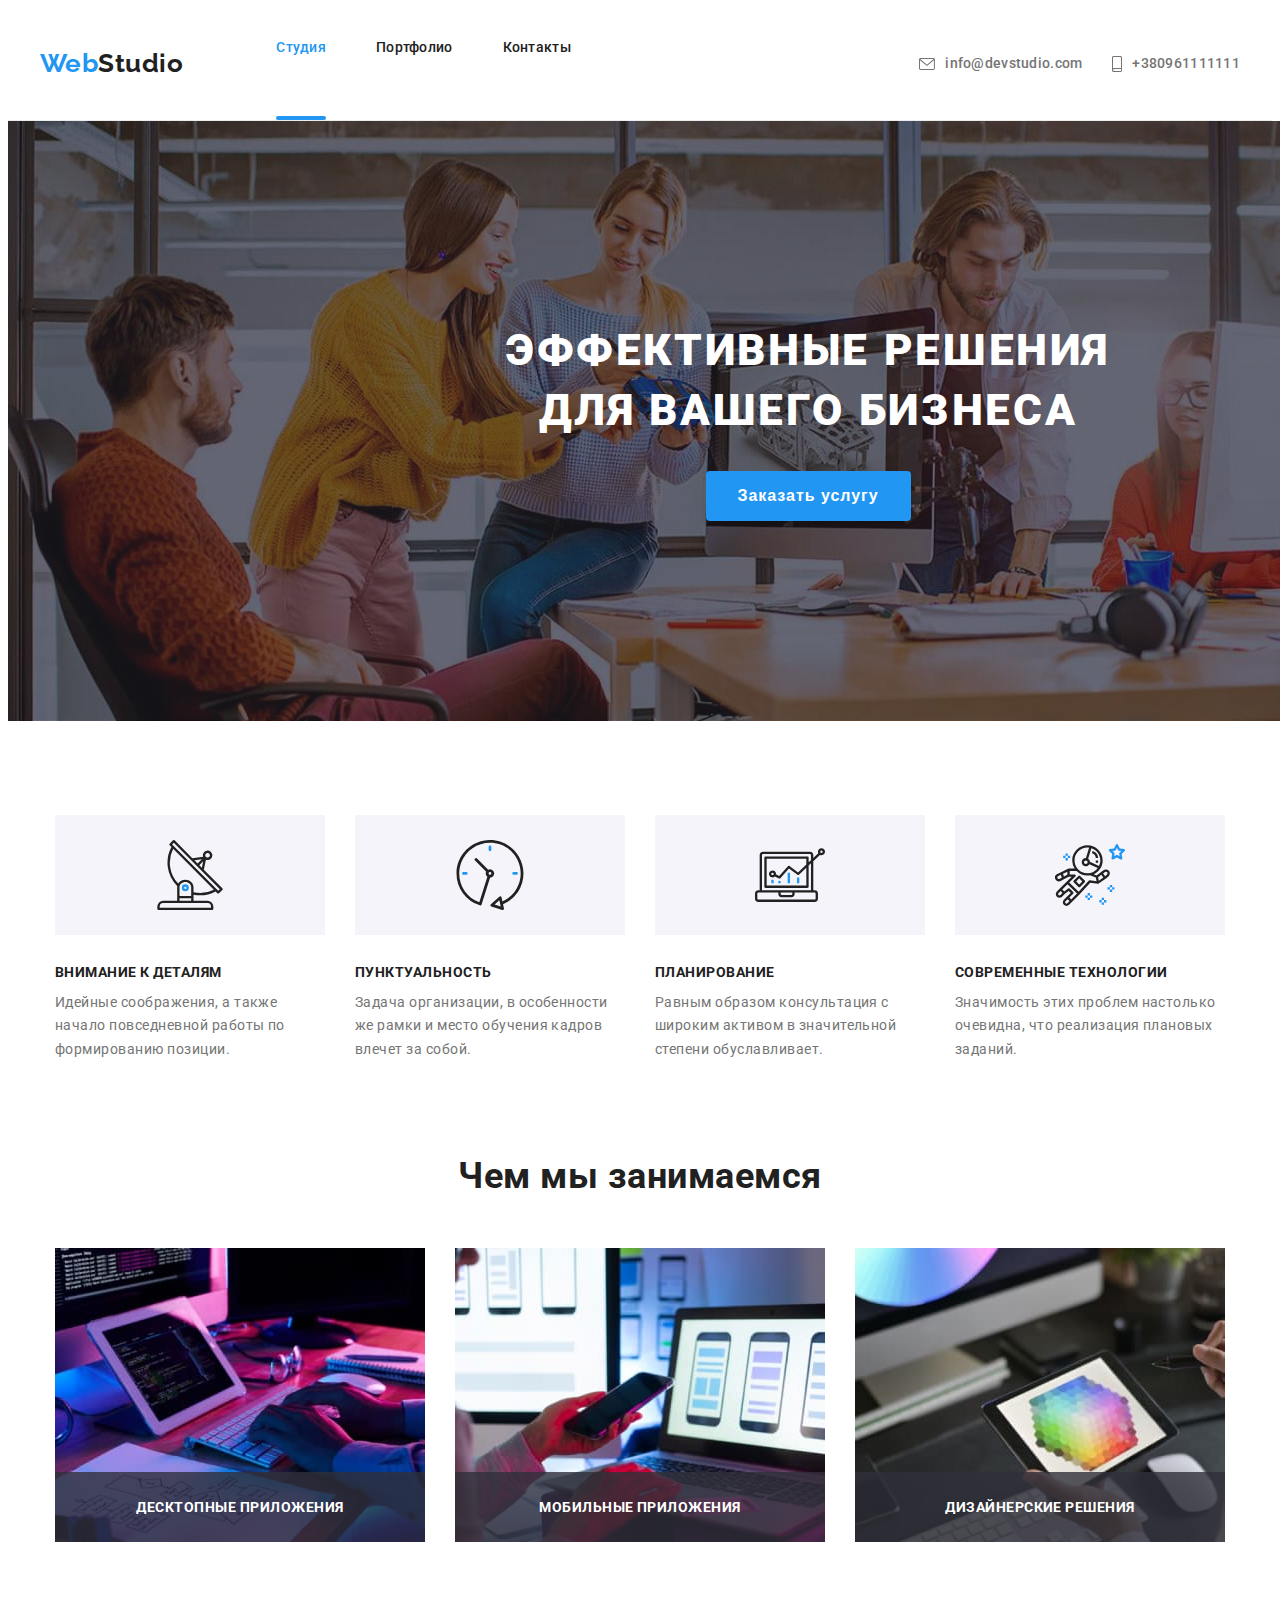
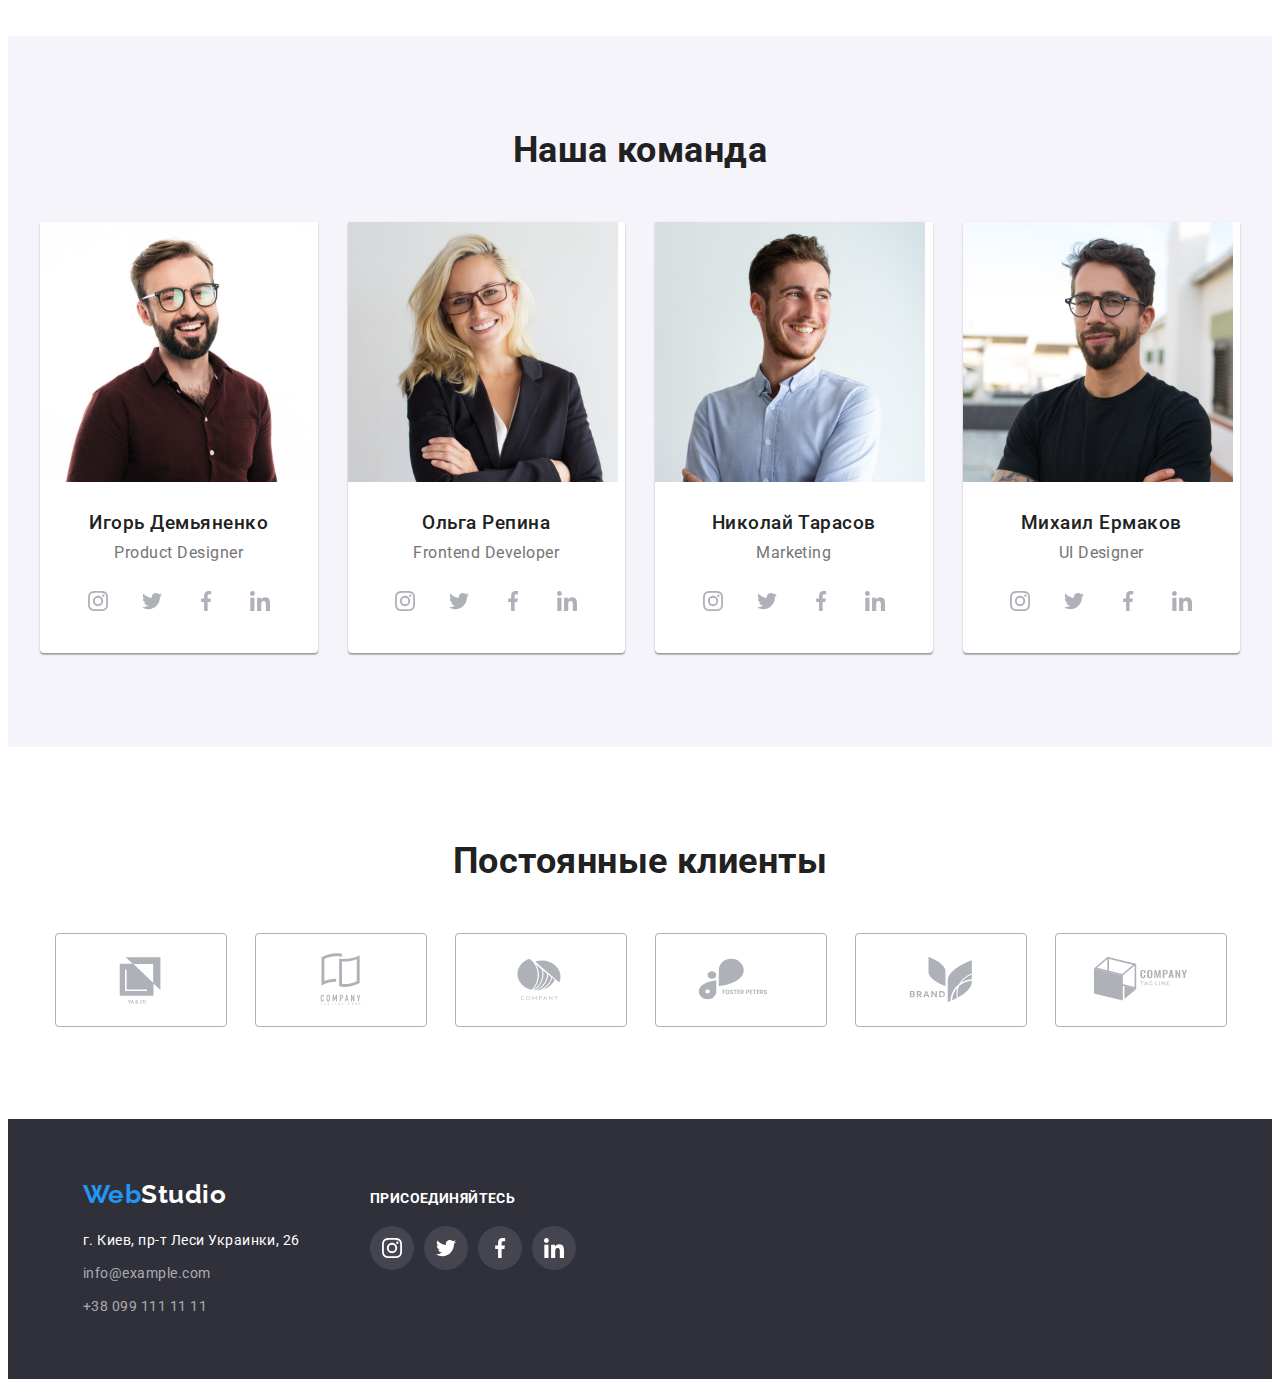
==== index.html @ 11470dd5 "клонировал" ====
<!DOCTYPE html>
<html lang="ru">
  <head>
    <link
      rel="stylesheet"
      href="https://cdnjs.cloudflare.com/ajax/libs/modern-normalize/1.1.0/modern-normalize.min.css"
      integrity="sha512-wpPYUAdjBVSE4KJnH1VR1HeZfpl1ub8YT/NKx4PuQ5NmX2tKuGu6U/JRp5y+Y8XG2tV+wKQpNHVUX03MfMFn9Q=="
      crossorigin="anonymous"
      referrerpolicy="no-referrer"
    />
    <meta charset="UTF-8" />
    <meta http-equiv="X-UA-Compatible" content="IE=edge" />
    <meta name="viewport" content="width=device-width, initial-scale=1.0" />
    <link rel="stylesheet" href="./css/styles.css" />
    <link rel="preconnect" href="https://fonts.googleapis.com" />
    <link rel="preconnect" href="https://fonts.gstatic.com" crossorigin />
    <link
      href="https://fonts.googleapis.com/css2?family=Raleway:wght@700&family=Roboto:wght@400;500;700;900&display=swap"
      rel="stylesheet"
    />
    <title>WebStudio</title>
  </head>
  <body>
    <header>
      <div class="container header-container">
        <a href="./index.html" class="logo-header"
          ><span class="logo-web">Web</span>Studio</a
        >
        <nav class="header-nav">
          <ul class="nav-list">
            <li class="nav-item">
              <a href="index.html" class="nav-link current animation-link"> Студия</a>
            </li>
            <li class="nav-item">
              <a href="./portfolio.html" class="nav-link animation-link"> Портфолио</a>
            </li>
            <li class="nav-item">
              <a href="#" class="nav-link animation-link">Контакты</a>
            </li>
          </ul>
        </nav>
        <ul class="contacts-list">
          <li class="contacts-item">
            <a href="mailto:info@devstudio.com" class="contacts-link animation-link"
              ><svg class="contact-icon" width="16px" height="12px">
                <use href="./images/symbol-defs.svg#icon-envelope"></use></svg
              >info@devstudio.com</a
            >
          </li>
          <li class="contacts-item">
            <a href="tel:+380961111111" class="contacts-link animation-link"
              ><svg class="contact-icon" width="10px" height="16px">
                <use href="./images/symbol-defs.svg#icon-smartphone"></use>
              </svg>
              +380961111111</a
            >
          </li>
        </ul>
      </div>
    </header>
    <main>
      <section class="banner">
        <div class="container container-banner">
          <h1 class="title-banner">
            Эффективные решения <br />
            для вашего бизнеса
          </h1>
          <button type="button" class="banner-button" data-modal-open>Заказать услугу</button>
        </div>
      </section>
      <section class="section">
        <div class="container">
          <h2 class="visually-hidden">Особенности</h2>
          <ul class="fiatures-icon-list">
            <li class="fiatures-icon-item">
              <div class="fiatures-icon">
                <svg class="icon-fiatures" width="70px" height="70px">
                  <use href="./images/symbol-defs.svg#icon-antenna"></use>
                </svg>
              </div>
              <h3 class="features-title">Внимание к деталям</h3>
              <p class="features-text">
                Идейные соображения, а также начало повседневной работы по
                формированию позиции.
              </p>
            </li>
            <li class="fiatures-icon-item">
              <div class="fiatures-icon">
              <svg class="icon-fiatures" width="70px" height="70px">
                <use href="./images/symbol-defs.svg#icon-clock"></use>
              </svg>
            </div>
            <h3 class="features-title">Пунктуальность</h3>
              <p class="features-text">
                Задача организации, в особенности же рамки и место обучения
                кадров влечет за собой.
              </p>
            </li>
            <li class="fiatures-icon-item">
              <div class="fiatures-icon">
              <svg class="icon-fiatures" width="70px" height="70px">
                <use href="./images/symbol-defs.svg#icon-diagram"></use>
              </svg>
            </div>
            <h3 class="features-title">Планирование</h3>
            <p class="features-text">
              Равным образом консультация с широким активом в значительной
              степени обуславливает.
            </p>
            </li>
            <li class="fiatures-icon-item">
              <div class="fiatures-icon">
              <svg class="icon-fiatures" width="70px" height="70px">
                <use href="./images/symbol-defs.svg#icon-astronaut"></use>
              </svg>
            </div>
            <h3 class="features-title">Современные технологии</h3>
            <p class="features-text">
              Значимость этих проблем настолько очевидна, что реализация
              плановых заданий.
            </p>
            </li>
          </ul>
        </div>
      </section>
      <section class="features-image">
        <div class="container">
          <h2 class="title-h2">Чем мы занимаемся</h2>
          <ul class="features-image-list">
            <li class="features-image-item">
              <img src="images/img.jpg" width="370" alt="Рабочее место" />
              <h3 class="features-image-item-text">Десктопные приложения</h3>
            </li>
            <li class="features-image-item">
              <img src="images/img(1).jpg" width="370" alt="Рабочее место" />
              <h3 class="features-image-item-text">Мобильные приложения</h3>
            </li>
            <li class="features-image-item">
              <img src="images/img(2).jpg" width="370" alt="Рабочее место" />
              <h3 class="features-image-item-text">Дизайнерские решения</h3>
            </li>
          </ul>
        </div>
      </section>
      <section class="section our-team">
        <div class="container">
          <h2 class="title-h2">Наша команда</h2>
          <ul class="our-team-list">
            <li class="our-team-cards">
              <img
                src="images/img(3).jpg"
                width="270"
                alt="Фото Игоря Демьяненко"
              />
              <div class="our-team-description">
                <h3 class="our-team-title">Игорь Демьяненко</h3>
                <p lang="en" class="our-team-text">Product Designer</p>
                <ul class="our-team-icon-list">
                  <li class="our-team-icon-item">
                    <a href="#" class="our-team-icon-link"
                      ><svg
                        class="our-team-icon-link-svg"
                        width="20px"
                        height="20px"
                      >
                        <use
                          href="./images/symbol-defs.svg#icon-instagram"
                        ></use></svg
                    ></a>
                  </li>
                  <li class="our-team-icon-item">
                    <a href="#" class="our-team-icon-link"
                      ><svg
                        class="our-team-icon-link-svg"
                        width="20px"
                        height="20px"
                      >
                        <use
                          href="./images/symbol-defs.svg#icon-twitter"
                        ></use></svg
                    ></a>
                  </li>
                  <li class="our-team-icon-item">
                    <a href="#" class="our-team-icon-link"
                      ><svg
                        class="our-team-icon-link-svg"
                        width="20px"
                        height="20px"
                      >
                        <use
                          href="./images/symbol-defs.svg#icon-facebook"
                        ></use></svg
                    ></a>
                  </li>
                  <li class="our-team-icon-item">
                    <a href="#" class="our-team-icon-link"
                      ><svg
                        class="our-team-icon-link-svg"
                        width="20px"
                        height="20px"
                      >
                        <use
                          href="./images/symbol-defs.svg#icon-linkedin"
                        ></use></svg
                    ></a>
                  </li>
                </ul>
              </div>
            </li>
            <li class="our-team-cards">
              <img
                src="images/img(4).jpg"
                width="270"
                alt="Фото Ольги Репиной"
              />
              <div class="our-team-description">
                <h3 class="our-team-title">Ольга Репина</h3>
                <p lang="en" class="our-team-text">Frontend Developer</p>
                <ul class="our-team-icon-list">
                  <li class="our-team-icon-item">
                    <a href="#" class="our-team-icon-link"
                      ><svg
                        class="our-team-icon-link-svg"
                        width="20px"
                        height="20px"
                      >
                        <use
                          href="./images/symbol-defs.svg#icon-instagram"
                        ></use></svg
                    ></a>
                  </li>
                  <li class="our-team-icon-item">
                    <a href="#" class="our-team-icon-link"
                      ><svg
                        class="our-team-icon-link-svg"
                        width="20px"
                        height="20px"
                      >
                        <use
                          href="./images/symbol-defs.svg#icon-twitter"
                        ></use></svg
                    ></a>
                  </li>
                  <li class="our-team-icon-item">
                    <a href="#" class="our-team-icon-link"
                      ><svg
                        class="our-team-icon-link-svg"
                        width="20px"
                        height="20px"
                      >
                        <use
                          href="./images/symbol-defs.svg#icon-facebook"
                        ></use></svg
                    ></a>
                  </li>
                  <li class="our-team-icon-item">
                    <a href="#" class="our-team-icon-link"
                      ><svg
                        class="our-team-icon-link-svg"
                        width="20px"
                        height="20px"
                      >
                        <use
                          href="./images/symbol-defs.svg#icon-linkedin"
                        ></use></svg
                    ></a>
                  </li>
                </ul>
              </div>
            </li>
            <li class="our-team-cards">
              <img
                src="images/img(5).jpg"
                width="270"
                alt="Фото Николая Тарасова"
              />
              <div class="our-team-description">
                <h3 class="our-team-title">Николай Тарасов</h3>
                <p lang="en" class="our-team-text">Marketing</p>
                <ul class="our-team-icon-list">
                  <li class="our-team-icon-item">
                    <a href="#" class="our-team-icon-link"
                      ><svg
                        class="our-team-icon-link-svg"
                        width="20px"
                        height="20px"
                      >
                        <use
                          href="./images/symbol-defs.svg#icon-instagram"
                        ></use></svg
                    ></a>
                  </li>
                  <li class="our-team-icon-item">
                    <a href="#" class="our-team-icon-link"
                      ><svg
                        class="our-team-icon-link-svg"
                        width="20px"
                        height="20px"
                      >
                        <use
                          href="./images/symbol-defs.svg#icon-twitter"
                        ></use></svg
                    ></a>
                  </li>
                  <li class="our-team-icon-item">
                    <a href="#" class="our-team-icon-link"
                      ><svg
                        class="our-team-icon-link-svg"
                        width="20px"
                        height="20px"
                      >
                        <use
                          href="./images/symbol-defs.svg#icon-facebook"
                        ></use></svg
                    ></a>
                  </li>
                  <li class="our-team-icon-item">
                    <a href="#" class="our-team-icon-link"
                      ><svg
                        class="our-team-icon-link-svg"
                        width="20px"
                        height="20px"
                      >
                        <use
                          href="./images/symbol-defs.svg#icon-linkedin"
                        ></use></svg
                    ></a>
                  </li>
                </ul>
              </div>
            </li>
            <li class="our-team-cards">
              <img
                src="images/img(6).jpg"
                width="270"
                alt="Фото Михаила Ермакова"
              />
              <div class="our-team-description">
                <h3 class="our-team-title">Михаил Ермаков</h3>
                <p lang="en" class="our-team-text">UI Designer</p>
                <ul class="our-team-icon-list">
                  <li class="our-team-icon-item">
                    <a href="#" class="our-team-icon-link"
                      ><svg
                        class="our-team-icon-link-svg"
                        width="20px"
                        height="20px"
                      >
                        <use
                          href="./images/symbol-defs.svg#icon-instagram"
                        ></use></svg
                    ></a>
                  </li>
                  <li class="our-team-icon-item">
                    <a href="#" class="our-team-icon-link"
                      ><svg
                        class="our-team-icon-link-svg"
                        width="20px"
                        height="20px"
                      >
                        <use
                          href="./images/symbol-defs.svg#icon-twitter"
                        ></use></svg
                    ></a>
                  </li>
                  <li class="our-team-icon-item">
                    <a href="#" class="our-team-icon-link"
                      ><svg
                        class="our-team-icon-link-svg"
                        width="20px"
                        height="20px"
                      >
                        <use
                          href="./images/symbol-defs.svg#icon-facebook"
                        ></use></svg
                    ></a>
                  </li>
                  <li class="our-team-icon-item">
                    <a href="#" class="our-team-icon-link"
                      ><svg
                        class="our-team-icon-link-svg"
                        width="20px"
                        height="20px"
                      >
                        <use
                          href="./images/symbol-defs.svg#icon-linkedin"
                        ></use></svg
                    ></a>
                  </li>
                </ul>
              </div>
            </li>
          </ul>
        </div>
      </section>
      <section class="section">
        <div class="container">
          <h2 class="title-h2">Постоянные клиенты</h2>
          <ul class="client-list">
            <li class="client-item">
              <a href="#" class="client-item-link animation-link"
                ><svg class="client-icon" width="106px" height="60px">
                  <use href="./images/symbol-defs.svg#icon-logo"></use></svg
              ></a>
            </li>
            <li class="client-item">
              <a href="#" class="client-item-link animation-link"
                ><svg class="client-icon" width="106px" height="60px">
                  <use href="./images/symbol-defs.svg#icon-logo-1"></use></svg
              ></a>
            </li>
            <li class="client-item">
              <a href="#" class="client-item-link animation-link"
                ><svg class="client-icon" width="106px" height="60px">
                  <use href="./images/symbol-defs.svg#icon-logo-2"></use></svg
              ></a>
            </li>
            <li class="client-item">
              <a href="#" class="client-item-link animation-link"
                ><svg class="client-icon" width="106px" height="60px">
                  <use href="./images/symbol-defs.svg#icon-logo-5"></use></svg
              ></a>
            </li>
            <li class="client-item">
              <a href="#" class="client-item-link animation-link"
                ><svg class="client-icon" width="106px" height="60px">
                  <use href="./images/symbol-defs.svg#icon-logo-6"></use></svg
              ></a>
            </li>
            <li class="client-item">
              <a href="#" class="client-item-link animation-link"
                ><svg class="client-icon" width="106px" height="60px">
                  <use href="./images/symbol-defs.svg#icon-logo-7"></use></svg
              ></a>
            </li>
          </ul>
        </div>
      </section>
    </main>
    <footer class="footer">
      <div class="container footer-container">
        <div class="footer-container-adress">
          <a href="./index.html" class="logo-footer"
            ><span class="logo-web">Web</span>Studio</a
          >
          <address class="address-footer">
            <p class="addres-footer-text">г. Киев, пр-т Леси Украинки, 26</p>
            <ul>
              <li class="footer-contacts-item">
                <a href="mailto:info@example.com" class="footer-contacts-link animation-link"
                  >info@example.com</a
                >
              </li>
              <li>
                <a href="tel:+380991111111" class="footer-contacts-link animation-link"
                  >+38 099 111 11 11</a
                >
              </li>
            </ul>
          </address>
        </div>
        <div>
          <p class="footer-cocial-text">Присоединяйтесь</p>
          <ul class="footer-cocial-icon-list">
            <li class="footer-cocial-icon-item">
              <a href="#" class="footer-cocial-icon-link"
                ><svg
                  class="footer-cocial-icon-link-svg"
                  width="20px"
                  height="20px"
                >
                  <use
                    href="./images/symbol-defs.svg#icon-instagram"
                  ></use></svg
              ></a>
            </li>
            <li class="footer-cocial-icon-item">
              <a href="#" class="footer-cocial-icon-link"
                ><svg
                  class="footer-cocial-icon-link-svg"
                  width="20px"
                  height="20px"
                >
                  <use href="./images/symbol-defs.svg#icon-twitter"></use></svg
              ></a>
            </li>
            <li class="footer-cocial-icon-item">
              <a href="#" class="footer-cocial-icon-link"
                ><svg
                  class="footer-cocial-icon-link-svg"
                  width="20px"
                  height="20px"
                >
                  <use href="./images/symbol-defs.svg#icon-facebook"></use></svg
              ></a>
            </li>
            <li class="footer-cocial-icon-item">
              <a href="#" class="footer-cocial-icon-link"
                ><svg
                  class="footer-cocial-icon-link-svg"
                  width="20px"
                  height="20px"
                >
                  <use href="./images/symbol-defs.svg#icon-linkedin"></use></svg
              ></a>
            </li>
          </ul>
        </div>
      </div>
    </footer>
    <div class="backdrop is-hidden" data-modal>
      <div class="modal">
        <button type="button" class="btn-icon-close" data-modal-close>
        <svg width="18px" height="18px">
          <use href="./images/symbol-defs.svg#icon-close-black-18dp-2-1"></use>
        </svg>
      </button>
      </div>
    </div>
    <script src="./js/modal.js"></script>
  </body>
</html>
---- css/styles.css ----
:root {
  --black-text-color: #212121;
  --gray-text-color: #757575;
  --blue-color: #2196f3;
  --gray-background-color: #f5f4fa;
  --footer-and-banner-background-color: #2f303a;
  --white-color: #ffffff;
  --social-icon-color: #afb1b8;
  --social-footer-backgraund-color: rgba(255, 255, 255, 0.1);
  --portfolio-border-color: #eeeeee;
  --features-image-item-text-background: rgba(47, 48, 58, 0.8);
  --blue-transparent-color: rgba(33, 150, 243, 0.9);
  --backdrop-background-color: rgba(0, 0, 0, 0.2);
  --close-icon-border-color: rgba(0, 0, 0, 0.1);
}
body {
  font-family: "Roboto", sans-serif;
  color: var(--black-text-color);
  letter-spacing: 0.03em;
  background-color: var(--white-color);
}
ul {
  padding: 0;
  margin: 0;
  list-style-type: none;
}
h1,
h2,
h3,
h2,
h4,
p {
  margin: 0;
}
img {
  display: block;
  max-width: 100%;
  height: auto;
}
.section {
  padding: 94px 0;
}
.container {
  width: 1200px;
  padding: 0 15px;
  margin: 0 auto;
}
.title-h2 {
  font-weight: bold;
  font-size: 36px;
  line-height: 1.16;
  text-align: center;
  margin-bottom: 50px;
}
.animation-link {
  transition: color 250ms cubic-bezier(0.4, 0, 0.2, 1);
}
.animation-link:hover,
.animation-link:focus {
  color: var(--blue-color);
}
/* -------------------header------------------ */
header {
  display: flex;
  justify-content: center;
  border-bottom: 1px solid #ececec;
}
.header-container {
  display: flex;
  align-items: center;
}
.logo-header {
  font-family: "Raleway", sans-serif;
  text-decoration: none;
  font-weight: bold;
  font-size: 26px;
  line-height: 1.19;
  color: var(--black-text-color);
  margin-right: 93px;
  padding: 24px 0 25px 0;
  display: block;
}
.logo-web {
  color: var(--blue-color);
}
.nav-list {
  display: flex;
}
.header-nav {
  margin-right: auto;
  display: block;
}
.nav-link {
  color: var(--black-text-color);
  text-decoration: none;
  font-weight: 500;
  font-size: 14px;
  line-height: 1.14;
  letter-spacing: 0.02em;
  height: 80px;
  display: flex;
  padding-top: 32px;
  flex-direction: column;
}
.nav-link.current::after {
  content: "";
  display: block;
  margin-top: auto;
  width: 100%;
  height: 4px;
  border-radius: 2px;
  background-color: var(--blue-color);
}
.nav-item:not(:last-child) {
  margin-right: 50px;
}
.nav-link.current {
  color: var(--blue-color);
}
.contacts-list {
  display: flex;
}
.contacts-link {
  color: var(--gray-text-color);
  text-decoration: none;
  font-weight: 500;
  font-size: 14px;
  line-height: 1.14;
  letter-spacing: 0.02em;
  display: flex;
  align-items: center;
  padding: 32px 0;
}
.contacts-item:first-child {
  margin-right: 30px;
}
.contact-icon {
  margin-right: 10px;
  fill: currentColor;
}
/* --------------main------------- */

.banner {
  background-color: var(--footer-and-banner-background-color);
  padding: 200px 0 200px 0;
  text-align: center;
  background-image: linear-gradient(
      rgba(47, 48, 58, 0.4),
      rgba(47, 48, 58, 0.4)
    ),
    url(../images/banner.jpg);
  background-repeat: no-repeat;
  background-position: center;
  width: 1600px;
  margin: 0 auto;
}
.title-banner {
  color: var(--white-color);
  font-weight: 900;
  font-size: 44px;
  line-height: 1.36;
  letter-spacing: 0.06em;
  text-transform: uppercase;
  margin-bottom: 30px;
}
.banner-button {
  color: var(--white-color);
  background-color: var(--blue-color);
  font-weight: bold;
  line-height: 1.87;
  letter-spacing: 0.06em;
  cursor: pointer;
  border-radius: 4px;
  border: none;
  font-size: 16px;
  padding: 10px 32px;
  box-shadow: 0px 4px 4px rgba(0, 0, 0, 0.15);
}
.fiatures-icon-list {
  display: flex;
  justify-content: center;
}
.fiatures-icon-item {
  width: 270px;
}
.fiatures-icon {
  height: 120px;
  background-color: var(--gray-background-color);
  display: flex;
  align-items: center;
  justify-content: center;
  margin-bottom: 30px;
}
.fiatures-icon-item:not(:last-child) {
  margin-right: 30px;
}
.features-list {
  display: flex;
  justify-content: center;
}
.visually-hidden {
  position: absolute;
  white-space: nowrap;
  width: 1px;
  height: 1px;
  overflow: hidden;
  border: 0;
  padding: 0;
  clip: rect(0 0 0 0);
  clip-path: inset(50%);
  margin: -1px;
}
.features-item {
  width: 270px;
}
.features-item:not(:last-child) {
  margin-right: 30px;
}
.features-text {
  color: var(--gray-text-color);
  font-size: 14px;
  line-height: 1.71;
}
.features-title {
  font-weight: bold;
  font-size: 14px;
  line-height: 1.14;
  text-transform: uppercase;
  margin-bottom: 10px;
}
.features-image-list {
  display: flex;
  justify-content: center;
}
.features-image-item:not(:last-child) {
  margin-right: 30px;
}
.features-image-item {
  position: relative;
}
.features-image-item-text {
  position: absolute;
  bottom: 0;
  width: 100%;
  height: 70px;
  display: flex;
  align-items: center;
  justify-content: center;
  color: var(--white-color);
  background-color: var(--features-image-item-text-background);
  font-weight: bold;
  font-size: 14px;
  line-height: 1,14;
  text-transform: uppercase;
}
.features-image {
  padding-bottom: 94px;
}
.our-team {
  background-color: var(--gray-background-color);
}
.our-team-title {
  font-weight: 500;
  line-height: 1.18;
  text-align: center;
  margin-bottom: 10px;
}
.our-team-text {
  color: var(--gray-text-color);
  line-height: 1.18;
  text-align: center;
  margin-bottom: 16px;
}
.our-team-list {
  display: flex;
  flex-wrap: wrap;
  margin-left: -30px;
}
.our-team-cards {
  background-color: var(--white-color);
  flex-basis: calc((100% / 4) - 30px);
  margin-left: 30px;
  box-shadow: 0px 1px 3px rgba(0, 0, 0, 0.12), 0px 1px 1px rgba(0, 0, 0, 0.14),
    0px 2px 1px rgba(0, 0, 0, 0.2);
  border-radius: 0px 0px 4px 4px;
}
.our-team-description {
  padding: 30px 32px;
}
.our-team-icon-list {
  display: flex;
  justify-content: center;
}
.our-team-icon-item {
  width: 44px;
  height: 44px;
}
.our-team-icon-link {
  width: 100%;
  height: 100%;
  display: flex;
  align-items: center;
  justify-content: center;
  border-radius: 50%;
  transition: background-color 250ms cubic-bezier(0.4, 0, 0.2, 1),
    fill 250ms cubic-bezier(0.4, 0, 0.2, 1);
}
.our-team-icon-link:hover,
.our-team-icon-link:focus {
  background-color: var(--blue-color);
}
.our-team-icon-link-svg {
  fill: var(--social-icon-color);
}
.our-team-icon-link:hover .our-team-icon-link-svg,
.our-team-icon-link:focus .our-team-icon-link-svg {
  fill: var(--white-color);
}
.our-team-icon-item:not(:last-child) {
  margin-right: 10px;
}
.client-list {
  display: flex;
  justify-content: center;
}
.client-item {
  width: 170px;
  height: 92px;
}
.client-item-link {
  width: 100%;
  height: 100%;
  border: 1px solid;
  border-radius: 4px;
  display: flex;
  align-items: center;
  justify-content: center;
  color: var(--social-icon-color);
}
.client-item:not(:last-child) {
  margin-right: 30px;
}
.client-icon {
  fill: currentColor;
}

/* ---------------footer---------------- */
.footer {
  background-color: var(--footer-and-banner-background-color);
  padding: 60px 60px;
}
.footer-container {
  display: flex;
  align-items: baseline;
}
.footer-container-adress {
  margin-right: 70px;
}
.addres-footer-text {
  font-style: normal;
  color: var(--white-color);
  font-size: 14px;
  line-height: 1.71;
  margin-bottom: 9px;
}
.footer-contacts-link {
  text-decoration: none;
  font-style: normal;
  font-size: 14px;
  line-height: 1.71;
  color: rgba(255, 255, 255, 0.6);
}
.footer-contacts-item:first-child {
  margin-bottom: 9px;
}
.footer-contacts-link:focus,
.footer-contacts-link:hover {
  color: var(--blue-color);
}
.logo-footer {
  display: block;
  font-family: "Raleway", sans-serif;
  text-decoration: none;
  font-weight: bold;
  font-size: 26px;
  line-height: 1.19;
  color: var(--white-color);
  margin-bottom: 20px;
}
.footer-cocial-text {
  font-weight: bold;
  font-size: 14px;
  line-height: 1.14;
  text-transform: uppercase;
  color: var(--white-color);
  margin-bottom: 20px;
  letter-spacing: 0.03em;
}
.footer-cocial-icon-list {
  display: flex;
}
.footer-cocial-icon-item {
  width: 44px;
  height: 44px;
}
.footer-cocial-icon-item:not(:last-child) {
  margin-right: 10px;
}
.footer-cocial-icon-link {
  width: 100%;
  height: 100%;
  display: flex;
  align-items: center;
  justify-content: center;
  border-radius: 50%;
  background-color: var(--social-footer-backgraund-color);
  transition: background-color 250ms cubic-bezier(0.4, 0, 0.2, 1);
}
.footer-cocial-icon-link-svg {
  fill: var(--white-color);
}
.footer-cocial-icon-link:hover,
.footer-cocial-icon-link:focus {
  background-color: var(--blue-color);
}
/* -------------------modal------------------------- */
.backdrop {
  width: 100vw;
  height: 100vh;
  background-color: var(--backdrop-background-color);
  position: fixed;
  display: flex;
  align-items: center;
  justify-content: center;
  top: 0;
  transition: opacity 250ms cubic-bezier(0.4, 0, 0.2, 1),
    visibility 250ms cubic-bezier(0.4, 0, 0.2, 1);
}
.backdrop.is-hidden .modal {
  transform: translateX(100%);
  transition: transform 500ms cubic-bezier(0.4, 0, 0.2, 1);
}
.backdrop.is-hidden {
  visibility: hidden;
  opacity: 0;
  pointer-events: none;
}
.modal {
  width: 528px;
  min-height: 581px;
  box-shadow: 0px 1px 3px rgba(0, 0, 0, 0.12), 0px 1px 1px rgba(0, 0, 0, 0.14),
    0px 2px 1px rgba(0, 0, 0, 0.2);
  border-radius: 4px;
  background-color: var(--white-color);
  position: relative;
  transition: transform 500ms cubic-bezier(0.4, 0, 0.2, 1);
}
.btn-icon-close {
  width: 30px;
  height: 30px;
  border: 1px solid var(--close-icon-border-color);
  border-radius: 50%;
  background-color: transparent;
  display: flex;
  align-items: center;
  justify-content: center;
  position: absolute;
  top: 8px;
  right: 8px;
}
.btn-icon-close:hover {
  background-color: var(--blue-color);
  fill: var(--white-color);
}
/* -------------------portfolio------------------- */
.filter-list {
  display: flex;
  justify-content: center;
  margin-bottom: 50px;
}
.filter-item:not(:last-child) {
  margin-right: 8px;
}
.filter-button {
  background-color: var(--gray-background-color);
  font-weight: 500;
  line-height: 1.62;
  text-align: center;
  cursor: pointer;
  border-radius: 4px;
  border: none;
  padding: 6px 22px;
  transition: background-color 250ms cubic-bezier(0.4, 0, 0.2, 1),
    color 250ms cubic-bezier(0.4, 0, 0.2, 1),
    box-shadow 250ms cubic-bezier(0.4, 0, 0.2, 1);
}
.filter-button:hover,
.filter-button:focus {
  background-color: var(--blue-color);
  color: var(--white-color);
  box-shadow: 0px 3px 1px rgba(0, 0, 0, 0.1), 0px 1px 2px rgba(0, 0, 0, 0.08),
    0px 2px 2px rgba(0, 0, 0, 0.12);
}
.filter-button.current {
  background-color: var(--blue-color);
  color: var(--white-color);
  box-shadow: 0px 3px 1px rgba(0, 0, 0, 0.1), 0px 1px 2px rgba(0, 0, 0, 0.08),
    0px 2px 2px rgba(0, 0, 0, 0.12);
}
.portfolio-cards-list {
  display: flex;
  flex-wrap: wrap;
  margin-right: -30px;
  margin-bottom: -30px;
}
.portfolio-cards-link {
  color: var(--black-text-color);
  text-decoration: none;
  display: block;
}
.portfolio-cards-link-image {
  position: relative;
  overflow: hidden;
}

.portfolio-cards-link-image-text {
  position: absolute;
  padding: 63px 24px;
  bottom: 0;
  height: 100%;
  width: 100%;
  font-size: 18px;
  line-height: 1.55;
  color: var(--white-color);
  background-color: var(--blue-transparent-color);
  transition: transform 250ms cubic-bezier(0.4, 0, 0.2, 1);
  transform: translateY(100%);
}
.portfolio-cards-link:hover .portfolio-cards-link-image-text,
.portfolio-cards-link:focus .portfolio-cards-link-image-text {
  transform: translateY(0);
}
.portfolio-cards-item {
  flex-basis: calc((100% / 3) - 30px);
  margin-right: 30px;
  margin-bottom: 30px;
}
.portfolio-cards-link:hover,
.portfolio-cards-link:focus {
  box-shadow: 0px 1px 1px rgba(0, 0, 0, 0.12), 0px 4px 4px rgba(0, 0, 0, 0.06),
    1px 4px 6px rgba(0, 0, 0, 0.16);
}
.portfolio-cards-description {
  padding: 20px 24px;
  border-bottom: 1px solid var(--portfolio-border-color);
  border-left: 1px solid var(--portfolio-border-color);
  border-right: 1px solid var(--portfolio-border-color);
}
.portfolio-cards-title {
  font-weight: bold;
  font-size: 18px;
  line-height: 2;
  letter-spacing: 0.06em;
  margin-bottom: 4px;
}
.portfolio-cards-text {
  color: var(--gray-text-color);
  line-height: 1.87;
}
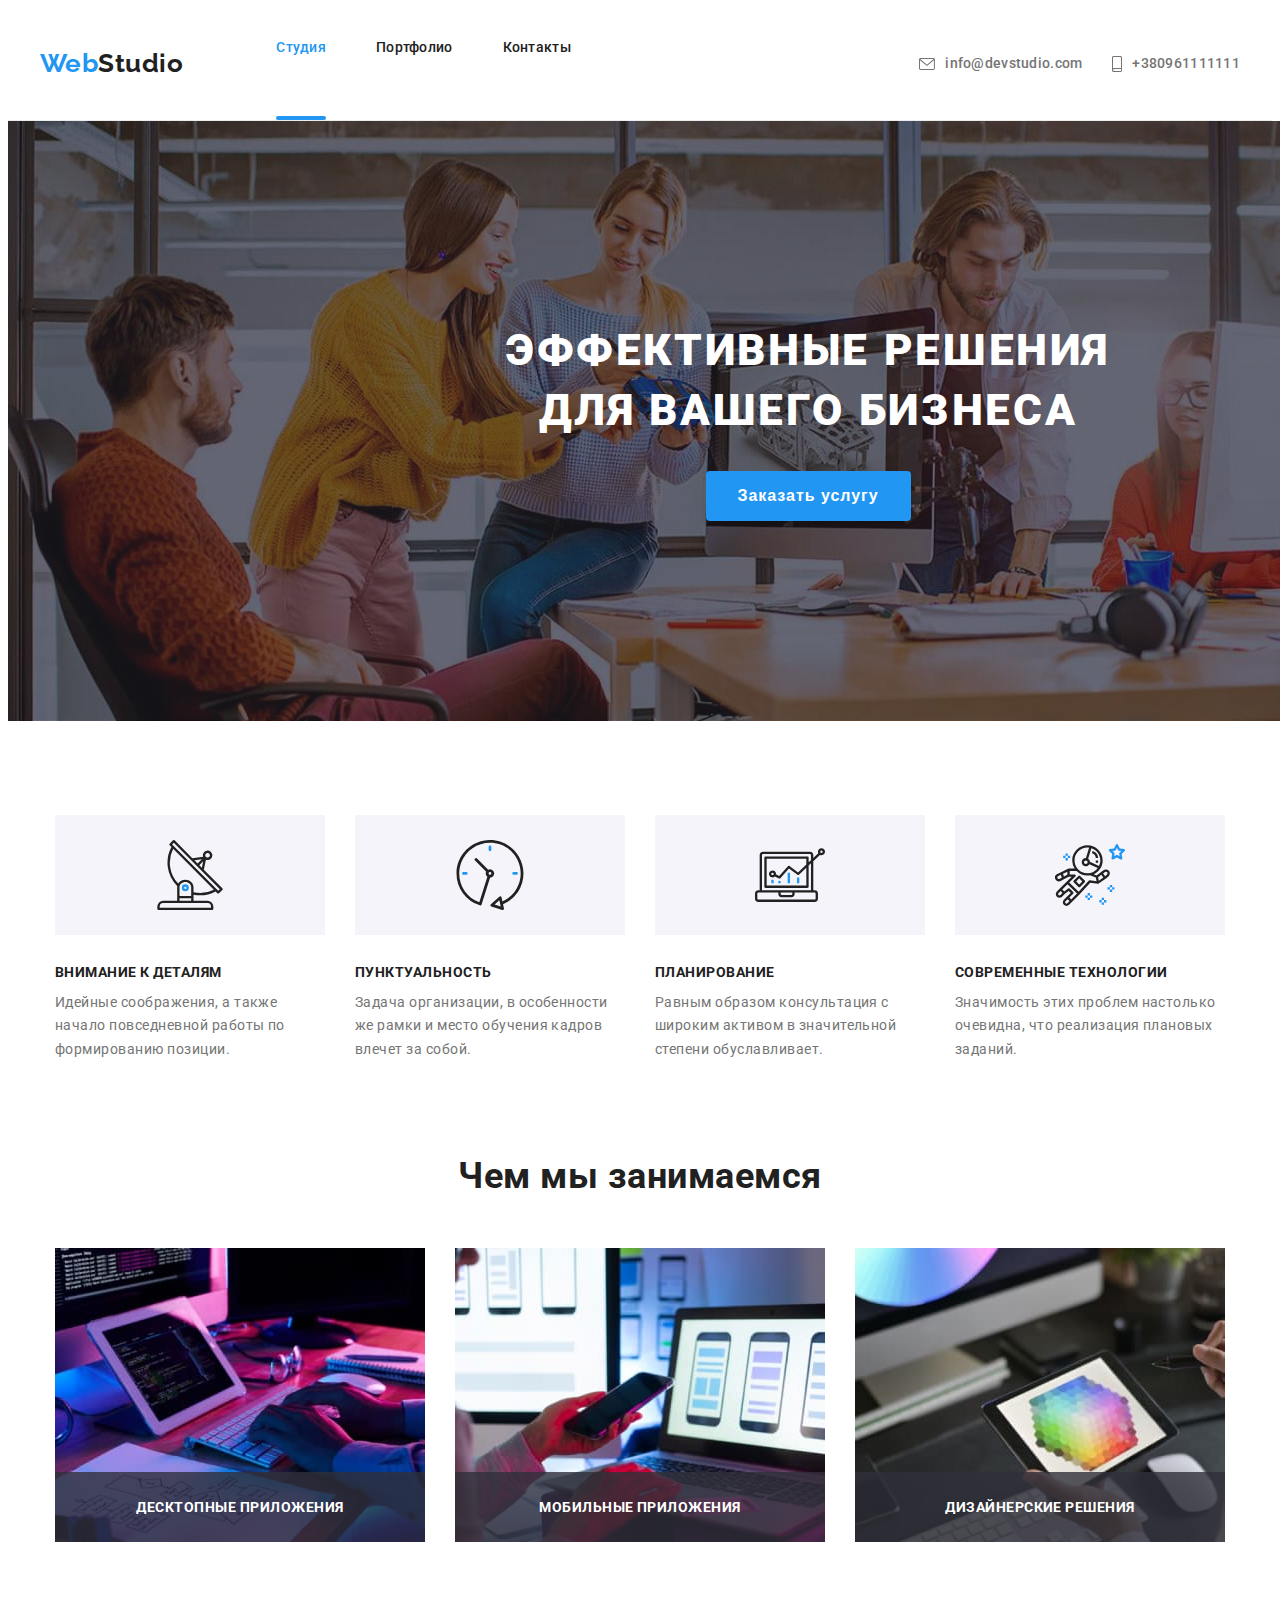
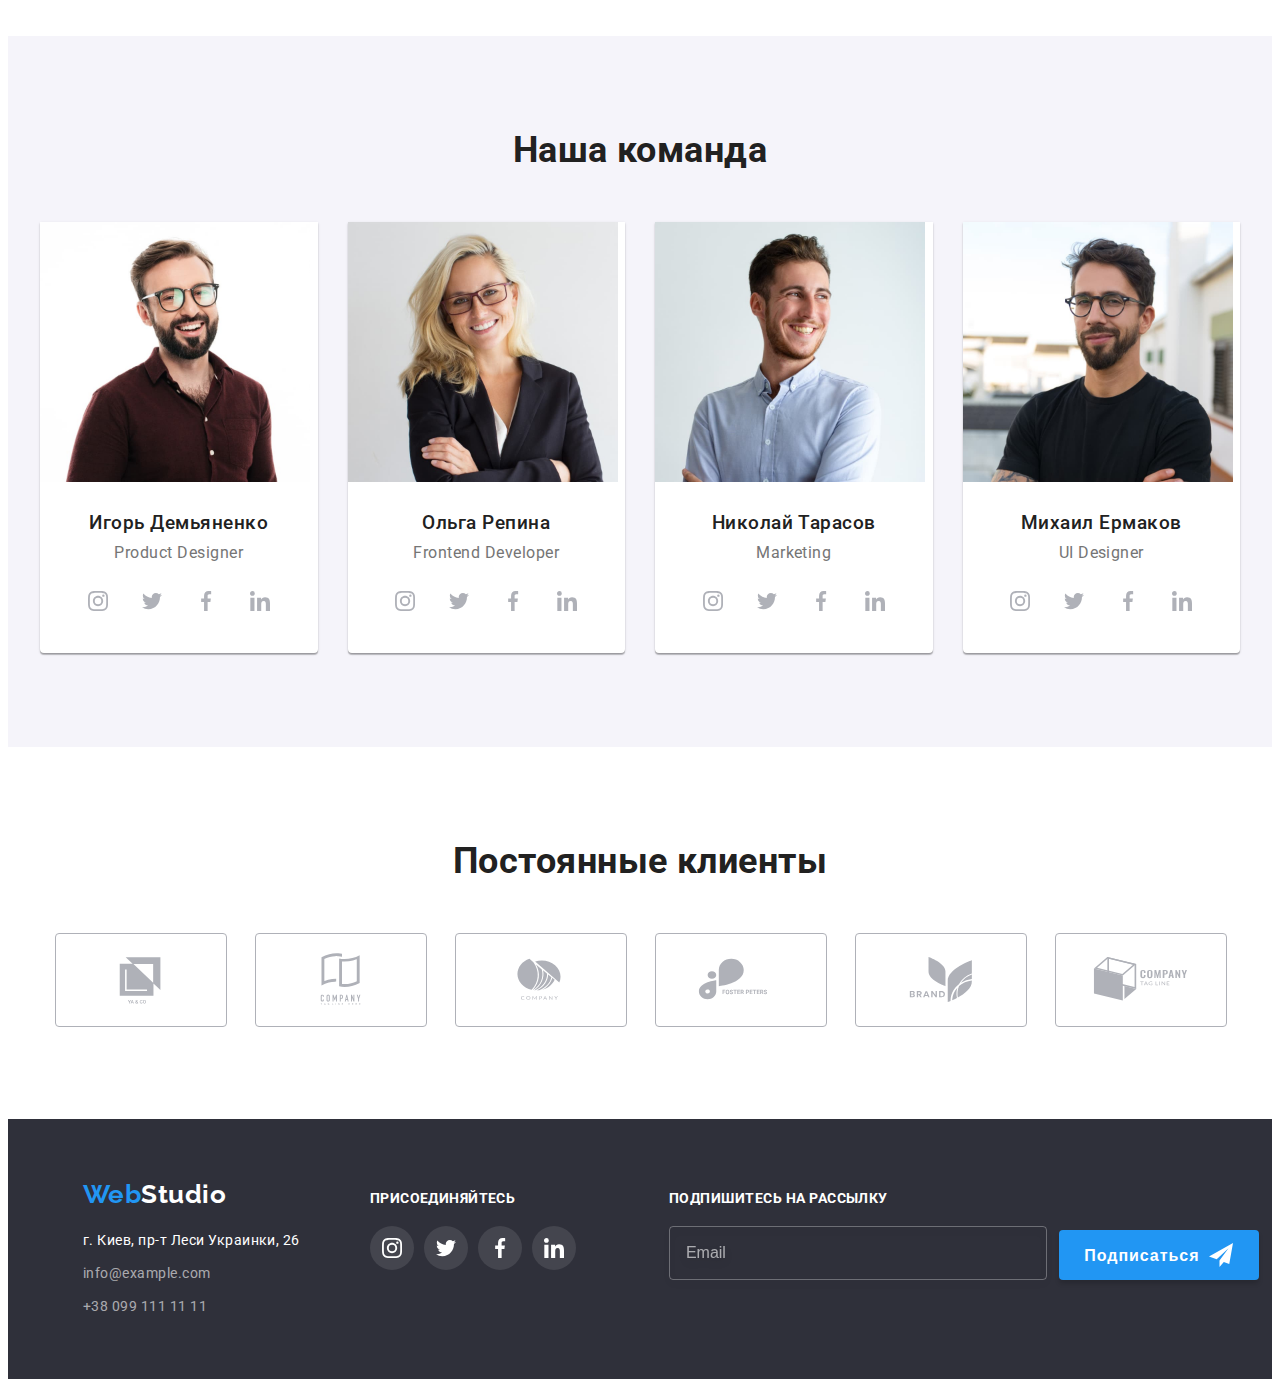
==== commit 617db8ad: "почти сделал" ====
--- a/index.html
+++ b/index.html
@@ -29,10 +29,14 @@
         <nav class="header-nav">
           <ul class="nav-list">
             <li class="nav-item">
-              <a href="index.html" class="nav-link current animation-link"> Студия</a>
+              <a href="index.html" class="nav-link current animation-link">
+                Студия</a
+              >
             </li>
             <li class="nav-item">
-              <a href="./portfolio.html" class="nav-link animation-link"> Портфолио</a>
+              <a href="./portfolio.html" class="nav-link animation-link">
+                Портфолио</a
+              >
             </li>
             <li class="nav-item">
               <a href="#" class="nav-link animation-link">Контакты</a>
@@ -41,7 +45,9 @@
         </nav>
         <ul class="contacts-list">
           <li class="contacts-item">
-            <a href="mailto:info@devstudio.com" class="contacts-link animation-link"
+            <a
+              href="mailto:info@devstudio.com"
+              class="contacts-link animation-link"
               ><svg class="contact-icon" width="16px" height="12px">
                 <use href="./images/symbol-defs.svg#icon-envelope"></use></svg
               >info@devstudio.com</a
@@ -65,7 +71,9 @@
             Эффективные решения <br />
             для вашего бизнеса
           </h1>
-          <button type="button" class="banner-button" data-modal-open>Заказать услугу</button>
+          <button type="button" class="banner-button" data-modal-open>
+            Заказать услугу
+          </button>
         </div>
       </section>
       <section class="section">
@@ -86,11 +94,11 @@
             </li>
             <li class="fiatures-icon-item">
               <div class="fiatures-icon">
-              <svg class="icon-fiatures" width="70px" height="70px">
-                <use href="./images/symbol-defs.svg#icon-clock"></use>
-              </svg>
-            </div>
-            <h3 class="features-title">Пунктуальность</h3>
+                <svg class="icon-fiatures" width="70px" height="70px">
+                  <use href="./images/symbol-defs.svg#icon-clock"></use>
+                </svg>
+              </div>
+              <h3 class="features-title">Пунктуальность</h3>
               <p class="features-text">
                 Задача организации, в особенности же рамки и место обучения
                 кадров влечет за собой.
@@ -98,27 +106,27 @@
             </li>
             <li class="fiatures-icon-item">
               <div class="fiatures-icon">
-              <svg class="icon-fiatures" width="70px" height="70px">
-                <use href="./images/symbol-defs.svg#icon-diagram"></use>
-              </svg>
-            </div>
-            <h3 class="features-title">Планирование</h3>
-            <p class="features-text">
-              Равным образом консультация с широким активом в значительной
-              степени обуславливает.
-            </p>
+                <svg class="icon-fiatures" width="70px" height="70px">
+                  <use href="./images/symbol-defs.svg#icon-diagram"></use>
+                </svg>
+              </div>
+              <h3 class="features-title">Планирование</h3>
+              <p class="features-text">
+                Равным образом консультация с широким активом в значительной
+                степени обуславливает.
+              </p>
             </li>
             <li class="fiatures-icon-item">
               <div class="fiatures-icon">
-              <svg class="icon-fiatures" width="70px" height="70px">
-                <use href="./images/symbol-defs.svg#icon-astronaut"></use>
-              </svg>
-            </div>
-            <h3 class="features-title">Современные технологии</h3>
-            <p class="features-text">
-              Значимость этих проблем настолько очевидна, что реализация
-              плановых заданий.
-            </p>
+                <svg class="icon-fiatures" width="70px" height="70px">
+                  <use href="./images/symbol-defs.svg#icon-astronaut"></use>
+                </svg>
+              </div>
+              <h3 class="features-title">Современные технологии</h3>
+              <p class="features-text">
+                Значимость этих проблем настолько очевидна, что реализация
+                плановых заданий.
+              </p>
             </li>
           </ul>
         </div>
@@ -447,12 +455,16 @@
             <p class="addres-footer-text">г. Киев, пр-т Леси Украинки, 26</p>
             <ul>
               <li class="footer-contacts-item">
-                <a href="mailto:info@example.com" class="footer-contacts-link animation-link"
+                <a
+                  href="mailto:info@example.com"
+                  class="footer-contacts-link animation-link"
                   >info@example.com</a
                 >
               </li>
               <li>
-                <a href="tel:+380991111111" class="footer-contacts-link animation-link"
+                <a
+                  href="tel:+380991111111"
+                  class="footer-contacts-link animation-link"
                   >+38 099 111 11 11</a
                 >
               </li>
@@ -506,15 +518,114 @@
             </li>
           </ul>
         </div>
+        <form class="footer-form">
+          <label>
+            <p class="footer-email-text">Подпишитесь на рассылку</p>
+            <input
+              class="footer-email-input"
+              type="email"
+              name="email"
+              placeholder="Email"
+            />
+          </label>
+          <button class="footer-btn-submit" type="submit">
+            Подписаться
+            <svg class="footer-btn-icon" width="24px" height="24px">
+              <use href="./images/symbol-defs.svg#icon-icon-send"></use>
+            </svg>
+          </button>
+        </form>
       </div>
     </footer>
     <div class="backdrop is-hidden" data-modal>
       <div class="modal">
+        <form autocomplete="on">
+          <div role="group" aria-labelledby="contact-details">
+            <b id="contact-details" class="modal-titel"
+              >Оставьте свои данные, мы вам перезвоним</b
+            >
+            <label>
+              Имя
+              <span class="modal-span">
+                <input
+                  class="modal-input-contact"
+                  type="text"
+                  name="user-name"
+                  required
+                  minlength="3"
+                  title="Имя пользователя должно состоять из двух слов, разделенных пробелом."
+                  placeholder=" "
+                />
+                <svg class="modal-icon-contact" width="18px" height="18px">
+                  <use
+                    href="./images/symbol-defs.svg#icon-person-black-18dp-1"
+                  ></use>
+                </svg>
+              </span>
+            </label>
+            <label>
+              Телефон
+              <span class="modal-span">
+                <input
+                  class="modal-input-contact"
+                  type="tel"
+                  name="phone_number"
+                  required
+                  pattern="[\+]\d{3}\s[\(]\d{2}[\)]\s\d{3}[\-]\d{2}[\-]\d{2}"
+                />
+                <svg class="modal-icon-contact" width="18px" height="18px">
+                  <use
+                    href="./images/symbol-defs.svg#icon-phone-black-18dp-1"
+                  ></use>
+                </svg>
+              </span>
+            </label>
+            <label>
+              Почта
+              <span class="modal-span">
+                <input
+                  class="modal-input-contact"
+                  type="email"
+                  name="email"
+                  required
+                />
+                <svg class="modal-icon-contact" width="18px" height="18px">
+                  <use
+                    href="./images/symbol-defs.svg#icon-email-black-18dp-1"
+                  ></use>
+                </svg>
+              </span>
+            </label>
+            <label>
+              Комментарий
+              <textarea
+                class="modal-comment"
+                name="comment"
+                rows="5"
+                placeholder="Введите текст"
+              ></textarea>
+            </label>
+            <input
+              class="modal-input-checkbox visually-hidden"
+              type="checkbox"
+              id="checkbox"
+              value="terms-of-an-agreement"
+              required
+            />
+            <label for="checkbox" class="modal-label-checkbox">
+              Соглашаюсь с рассылкой и принимаю
+              <a href="#" class="terms-of-an-agreement">Условия договора</a>
+            </label>
+            <button class="modal-btn-submit" type="submit">Отправить</button>
+          </div>
+        </form>
         <button type="button" class="btn-icon-close" data-modal-close>
-        <svg width="18px" height="18px">
-          <use href="./images/symbol-defs.svg#icon-close-black-18dp-2-1"></use>
-        </svg>
-      </button>
+          <svg width="18px" height="18px">
+            <use
+              href="./images/symbol-defs.svg#icon-close-black-18dp-2-1"
+            ></use>
+          </svg>
+        </button>
       </div>
     </div>
     <script src="./js/modal.js"></script>
--- a/css/styles.css
+++ b/css/styles.css
@@ -12,6 +12,9 @@
   --blue-transparent-color: rgba(33, 150, 243, 0.9);
   --backdrop-background-color: rgba(0, 0, 0, 0.2);
   --close-icon-border-color: rgba(0, 0, 0, 0.1);
+  --placeholder-color: rgba(117, 117, 117, 0.5);
+  --modal-border-color: rgba(33, 33, 33, 0.2);
+  --modal-btn-submit-color: #188ce8;
 }
 body {
   font-family: "Roboto", sans-serif;
@@ -250,7 +253,7 @@
   background-color: var(--features-image-item-text-background);
   font-weight: bold;
   font-size: 14px;
-  line-height: 1,14;
+  line-height: 1, 14;
   text-transform: uppercase;
 }
 .features-image {
@@ -398,6 +401,7 @@
 }
 .footer-cocial-icon-list {
   display: flex;
+  margin-right: 93px;
 }
 .footer-cocial-icon-item {
   width: 44px;
@@ -422,6 +426,60 @@
 .footer-cocial-icon-link:hover,
 .footer-cocial-icon-link:focus {
   background-color: var(--blue-color);
+}
+.footer-form{
+  display: flex;
+}
+.footer-email-input {
+  width: 358px;
+  height: 50px;
+  padding-left: 16px;
+  background-color: inherit;
+  border: 1px solid rgba(255, 255, 255, 0.3);
+  filter: drop-shadow(0px 4px 4px rgba(0, 0, 0, 0.15));
+  border-radius: 4px;
+  margin-right: 12px;
+  outline: none;
+  color: var(--white-color);
+}
+.footer-email-input::placeholder {
+  font-size: 16px;
+  line-height: 1.25;
+  color: rgba(255, 255, 255, 0.6);
+}
+.footer-email-input:focus{
+  border-color: var(--blue-color);
+}
+.footer-email-text {
+  font-weight: bold;
+  font-size: 14px;
+  line-height: 1.14;
+  text-transform: uppercase;
+  color: var(--white-color);
+  margin-bottom: 20px;
+}
+.footer-btn-submit {
+  width: 200px;
+  height: 50px;
+  background-color: var(--blue-color);
+  font-weight: bold;
+  font-size: 16px;
+  line-height: 1.87;
+  letter-spacing: 0.06em;
+  color: var(--white-color);
+  box-shadow: 0px 4px 4px rgba(0, 0, 0, 0.15);
+  border-radius: 4px;
+  border:none;
+  display: flex;
+  align-items: center;
+  justify-content: center;
+  margin-top: auto;
+}
+.footer-btn-submit:hover{
+  background-color: var(--modal-btn-submit-color);
+}
+.footer-btn-icon{
+  margin-left: 10px;
 }
 /* -------------------modal------------------------- */
 .backdrop {
@@ -454,6 +512,11 @@
   background-color: var(--white-color);
   position: relative;
   transition: transform 500ms cubic-bezier(0.4, 0, 0.2, 1);
+  padding: 40px;
+  font-size: 12px;
+  line-height: 1.16;
+  letter-spacing: 0.01em;
+  color: var(--gray-text-color);
 }
 .btn-icon-close {
   width: 30px;
@@ -469,8 +532,103 @@
   right: 8px;
 }
 .btn-icon-close:hover {
+  fill: var(--blue-color);
+}
+.modal-titel {
+  display: block;
+  font-weight: bold;
+  font-size: 20px;
+  line-height: 1.15;
+  text-align: center;
+  color: var(--black-text-color);
+  margin-bottom: 12px;
+}
+.modal-span {
+  display: block;
+  position: relative;
+  margin: 4px 0 10px 0;
+}
+.modal-input-contact {
+  display: block;
+  outline: none;
+  width: 100%;
+  height: 40px;
+  padding-left: 42px;
+  border: 1px solid var(--modal-border-color);
+  border-radius: 4px;
+}
+.modal-input-contact:focus + .modal-icon-contact {
+  fill: var(--blue-color);
+}
+.modal-input-contact:focus,
+.modal-comment:focus {
+  border-color: var(--blue-color);
+}
+.modal-icon-contact {
+  position: absolute;
+  top: 50%;
+  left: 12px;
+  transform: translateY(-50%);
+}
+.modal-comment {
+  display: block;
+  resize: none;
+  width: 100%;
+  min-height: 120px;
+  padding: 12px 16px;
+  margin: 4px 0 20px 0;
+  border: 1px solid var(--modal-border-color);
+  border-radius: 4px;
+  outline: none;
+}
+.modal-comment::placeholder {
+  font-size: 14px;
+  line-height: 1.14;
+  letter-spacing: 0.01em;
+  color: var(--placeholder-color);
+}
+.modal-label-checkbox::before {
+  display: block;
+  content: "";
+  width: 16px;
+  height: 15px;
+  background-image: url(../images/checkbox\\(1\).svg);
+  margin-right: 8.38px;
+  cursor: pointer;
+}
+.modal-input-checkbox:checked + .modal-label-checkbox::before {
+  background-image: url(../images/checkbox-check.svg);
+}
+.terms-of-an-agreement {
+  color: var(--blue-color);
+  margin-left: 4px;
+}
+.modal-label-checkbox {
+  display: flex;
+  align-items: center;
+  justify-content: center;
+  font-size: 14px;
+  line-height: 1.71;
+  margin-bottom: 30px;
+}
+.modal-btn-submit {
+  display: block;
+  width: 200px;
+  height: 50px;
+  border: none;
   background-color: var(--blue-color);
-  fill: var(--white-color);
+  box-shadow: 0px 4px 4px rgba(0, 0, 0, 0.15);
+  border-radius: 4px;
+  letter-spacing: 0.06em;
+  font-weight: bold;
+  font-size: 16px;
+  line-height: 1.87;
+  color: var(--white-color);
+  margin: 0 auto;
+}
+.modal-btn-submit:hover,
+.modal-btn-submit:focus {
+  background-color: var(--modal-btn-submit-color);
 }
 /* -------------------portfolio------------------- */
 .filter-list {
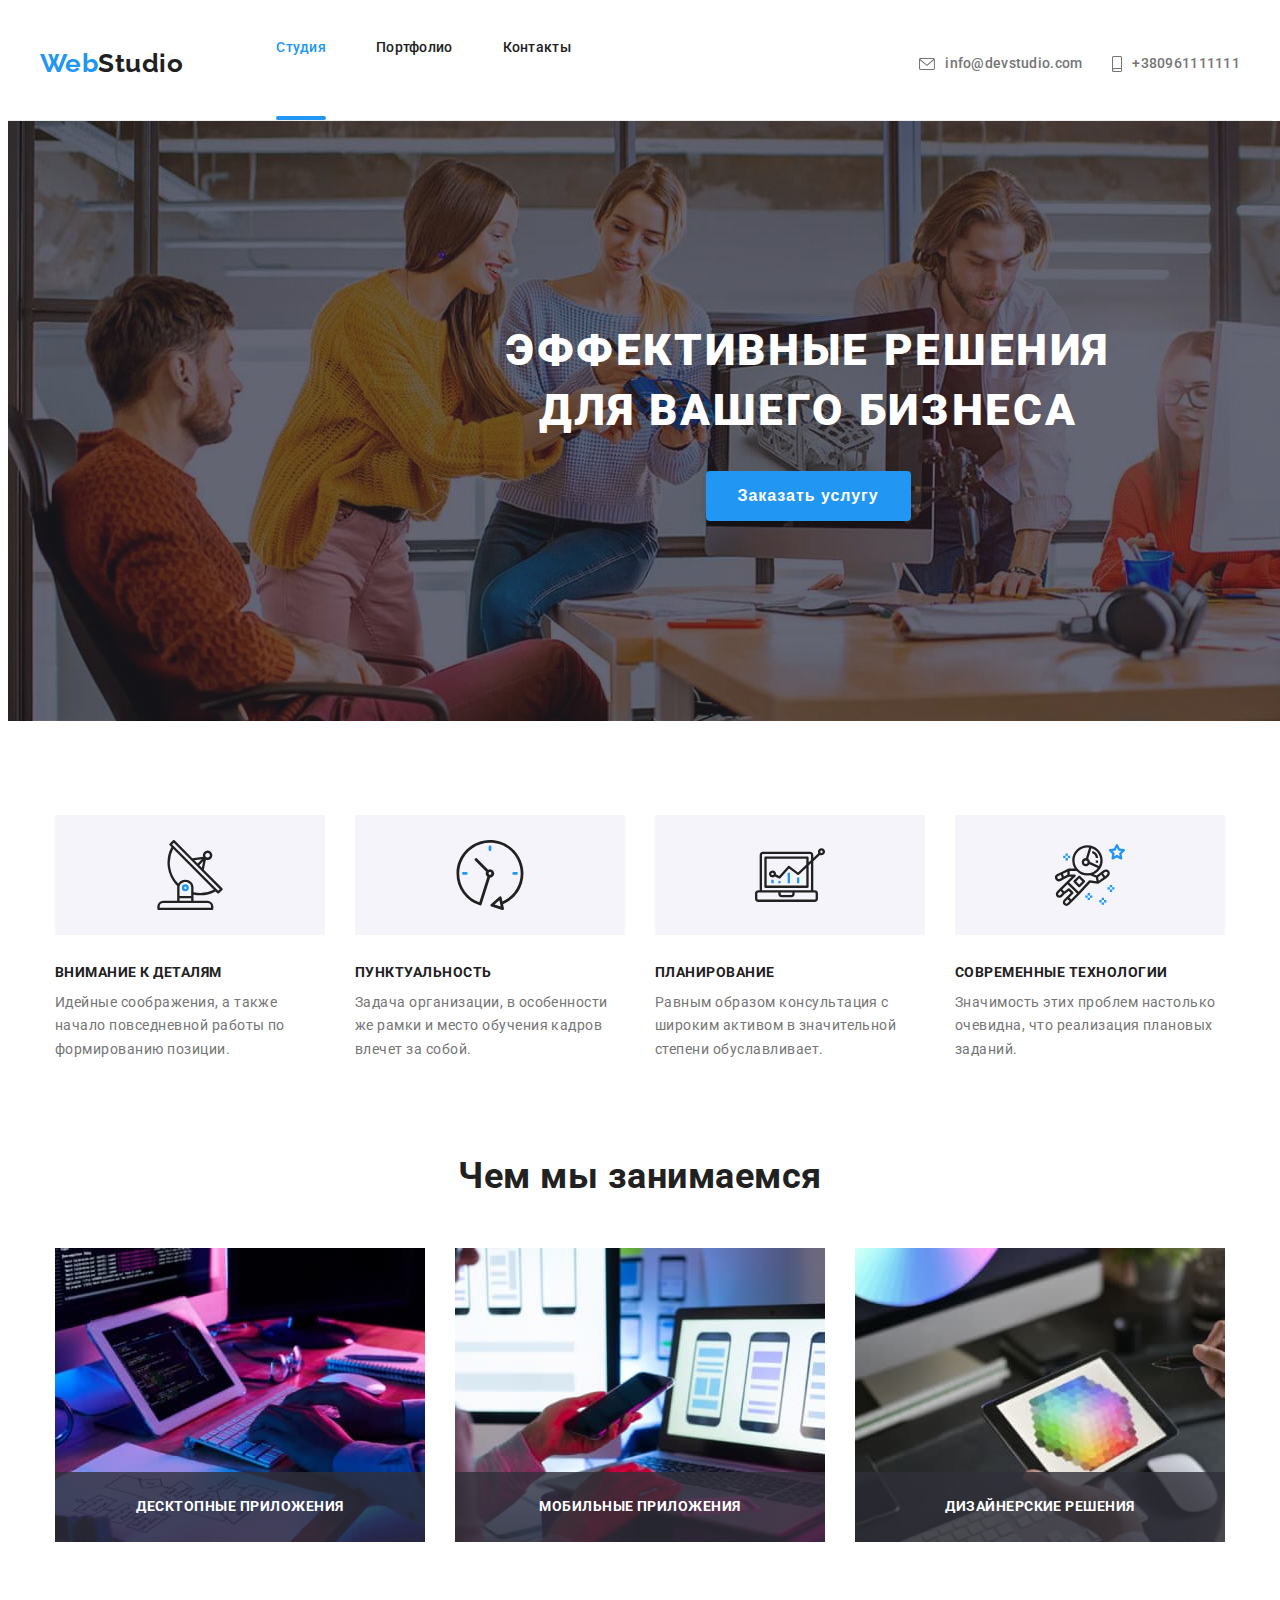
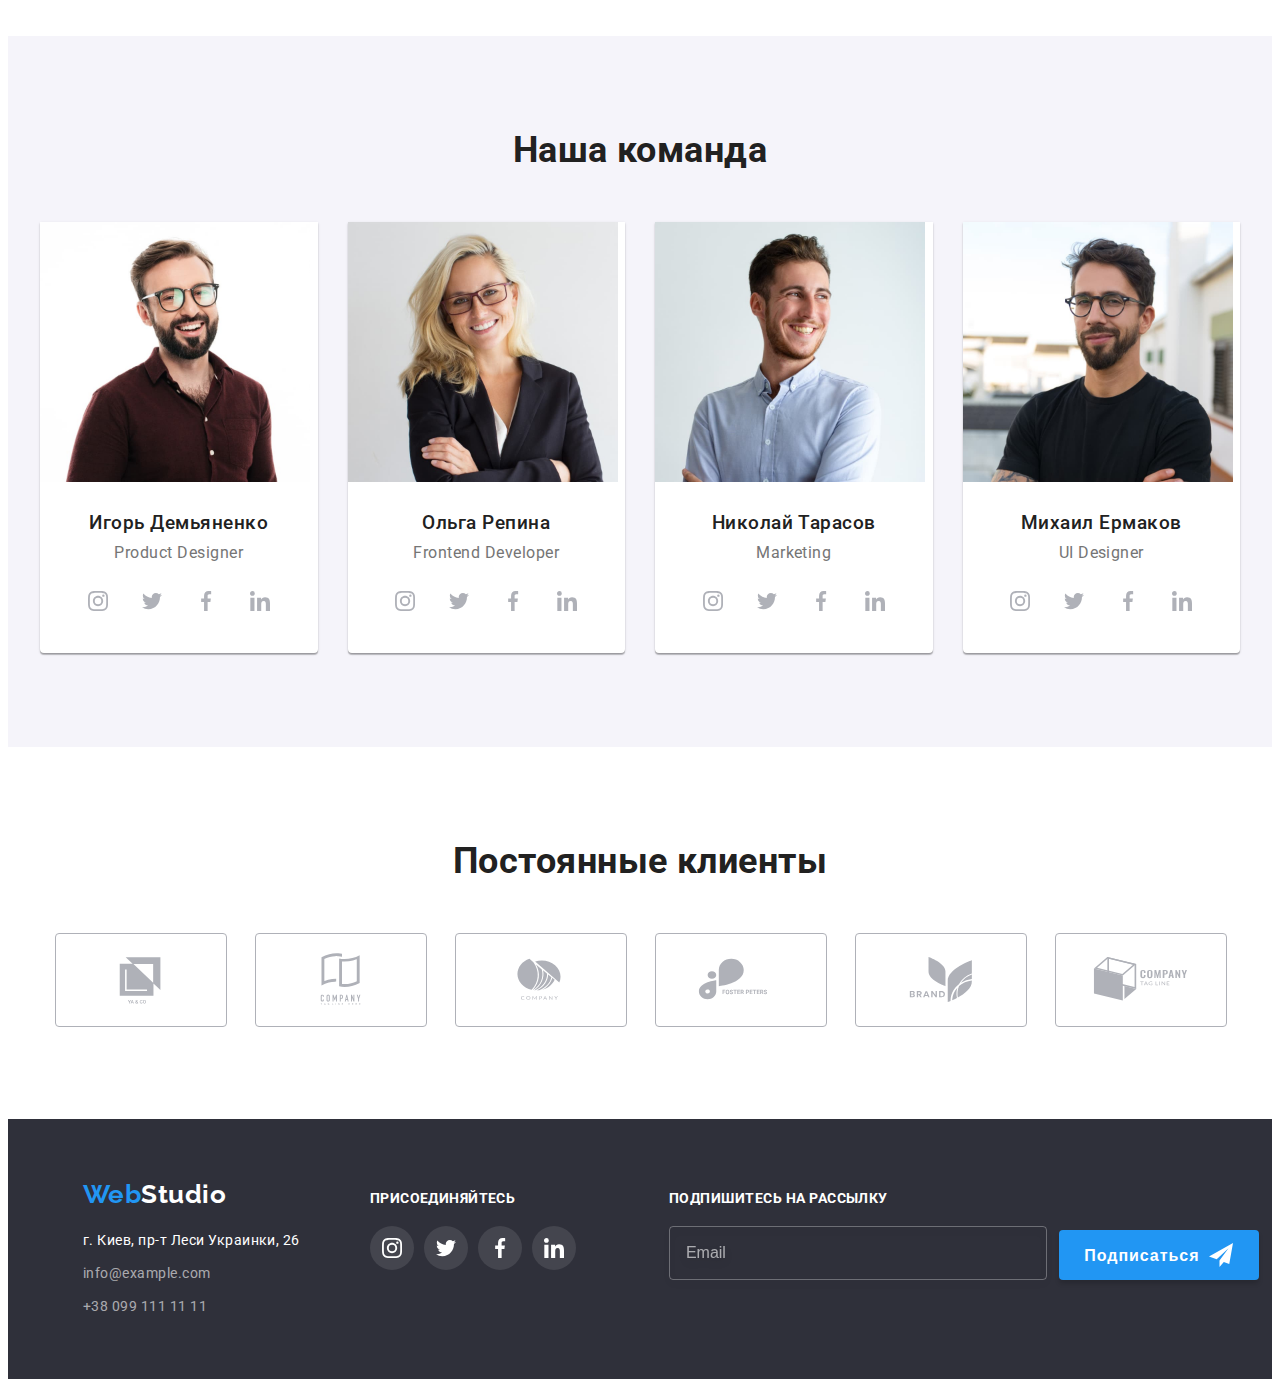
==== commit 6f719844: "почти" ====
--- a/index.html
+++ b/index.html
@@ -535,7 +535,7 @@
             </svg>
           </button>
         </form>
-      </div>
+      </div>   
     </footer>
     <div class="backdrop is-hidden" data-modal>
       <div class="modal">
--- a/css/styles.css
+++ b/css/styles.css
@@ -253,7 +253,7 @@
   background-color: var(--features-image-item-text-background);
   font-weight: bold;
   font-size: 14px;
-  line-height: 1, 14;
+  line-height: 1.14;
   text-transform: uppercase;
 }
 .features-image {
@@ -427,7 +427,7 @@
 .footer-cocial-icon-link:focus {
   background-color: var(--blue-color);
 }
-.footer-form{
+.footer-form {
   display: flex;
 }
 .footer-email-input {
@@ -441,13 +441,14 @@
   margin-right: 12px;
   outline: none;
   color: var(--white-color);
+  transition: border-color 250ms cubic-bezier(0.4, 0, 0.2, 1);
 }
 .footer-email-input::placeholder {
   font-size: 16px;
   line-height: 1.25;
   color: rgba(255, 255, 255, 0.6);
 }
-.footer-email-input:focus{
+.footer-email-input:focus {
   border-color: var(--blue-color);
 }
 .footer-email-text {
@@ -469,16 +470,17 @@
   color: var(--white-color);
   box-shadow: 0px 4px 4px rgba(0, 0, 0, 0.15);
   border-radius: 4px;
-  border:none;
+  border: none;
   display: flex;
   align-items: center;
   justify-content: center;
   margin-top: auto;
-}
-.footer-btn-submit:hover{
+  transition: background-color 250ms cubic-bezier(0.4, 0, 0.2, 1);
+}
+.footer-btn-submit:hover {
   background-color: var(--modal-btn-submit-color);
 }
-.footer-btn-icon{
+.footer-btn-icon {
   margin-left: 10px;
 }
 /* -------------------modal------------------------- */
@@ -530,6 +532,7 @@
   position: absolute;
   top: 8px;
   right: 8px;
+  transition: fill 250ms cubic-bezier(0.4, 0, 0.2, 1);
 }
 .btn-icon-close:hover {
   fill: var(--blue-color);
@@ -556,6 +559,7 @@
   padding-left: 42px;
   border: 1px solid var(--modal-border-color);
   border-radius: 4px;
+  transition: border-color 250ms cubic-bezier(0.4, 0, 0.2, 1);
 }
 .modal-input-contact:focus + .modal-icon-contact {
   fill: var(--blue-color);
@@ -569,6 +573,7 @@
   top: 50%;
   left: 12px;
   transform: translateY(-50%);
+  transition: fill 250ms cubic-bezier(0.4, 0, 0.2, 1);
 }
 .modal-comment {
   display: block;
@@ -580,6 +585,7 @@
   border: 1px solid var(--modal-border-color);
   border-radius: 4px;
   outline: none;
+  transition: border-color 250ms cubic-bezier(0.4, 0, 0.2, 1);
 }
 .modal-comment::placeholder {
   font-size: 14px;
@@ -592,9 +598,10 @@
   content: "";
   width: 16px;
   height: 15px;
-  background-image: url(../images/checkbox\\(1\).svg);
+  background-image: url(../images/checkbox.svg);
   margin-right: 8.38px;
   cursor: pointer;
+  transition: background-image 250ms cubic-bezier(0.4, 0, 0.2, 1);
 }
 .modal-input-checkbox:checked + .modal-label-checkbox::before {
   background-image: url(../images/checkbox-check.svg);
@@ -610,6 +617,7 @@
   font-size: 14px;
   line-height: 1.71;
   margin-bottom: 30px;
+  
 }
 .modal-btn-submit {
   display: block;
@@ -625,6 +633,7 @@
   line-height: 1.87;
   color: var(--white-color);
   margin: 0 auto;
+  transition: background-color 250ms cubic-bezier(0.4, 0, 0.2, 1);
 }
 .modal-btn-submit:hover,
 .modal-btn-submit:focus {
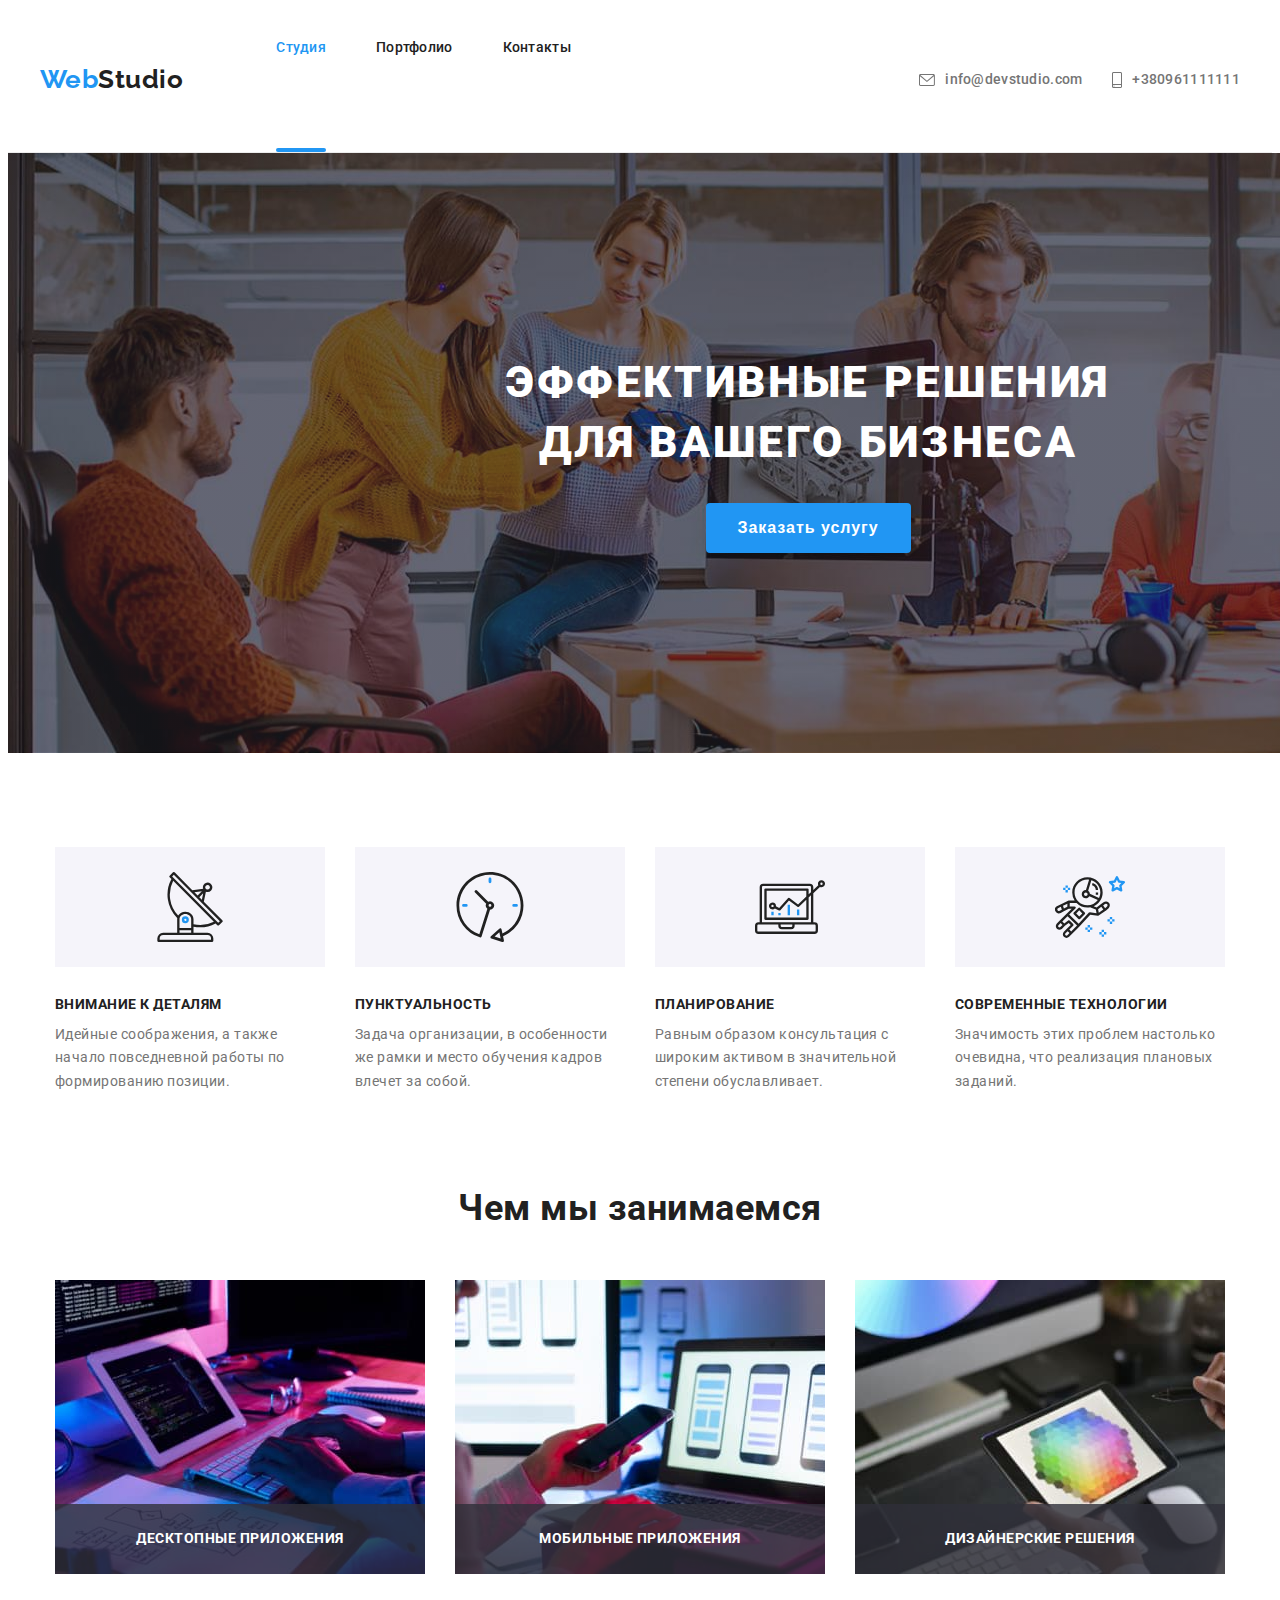
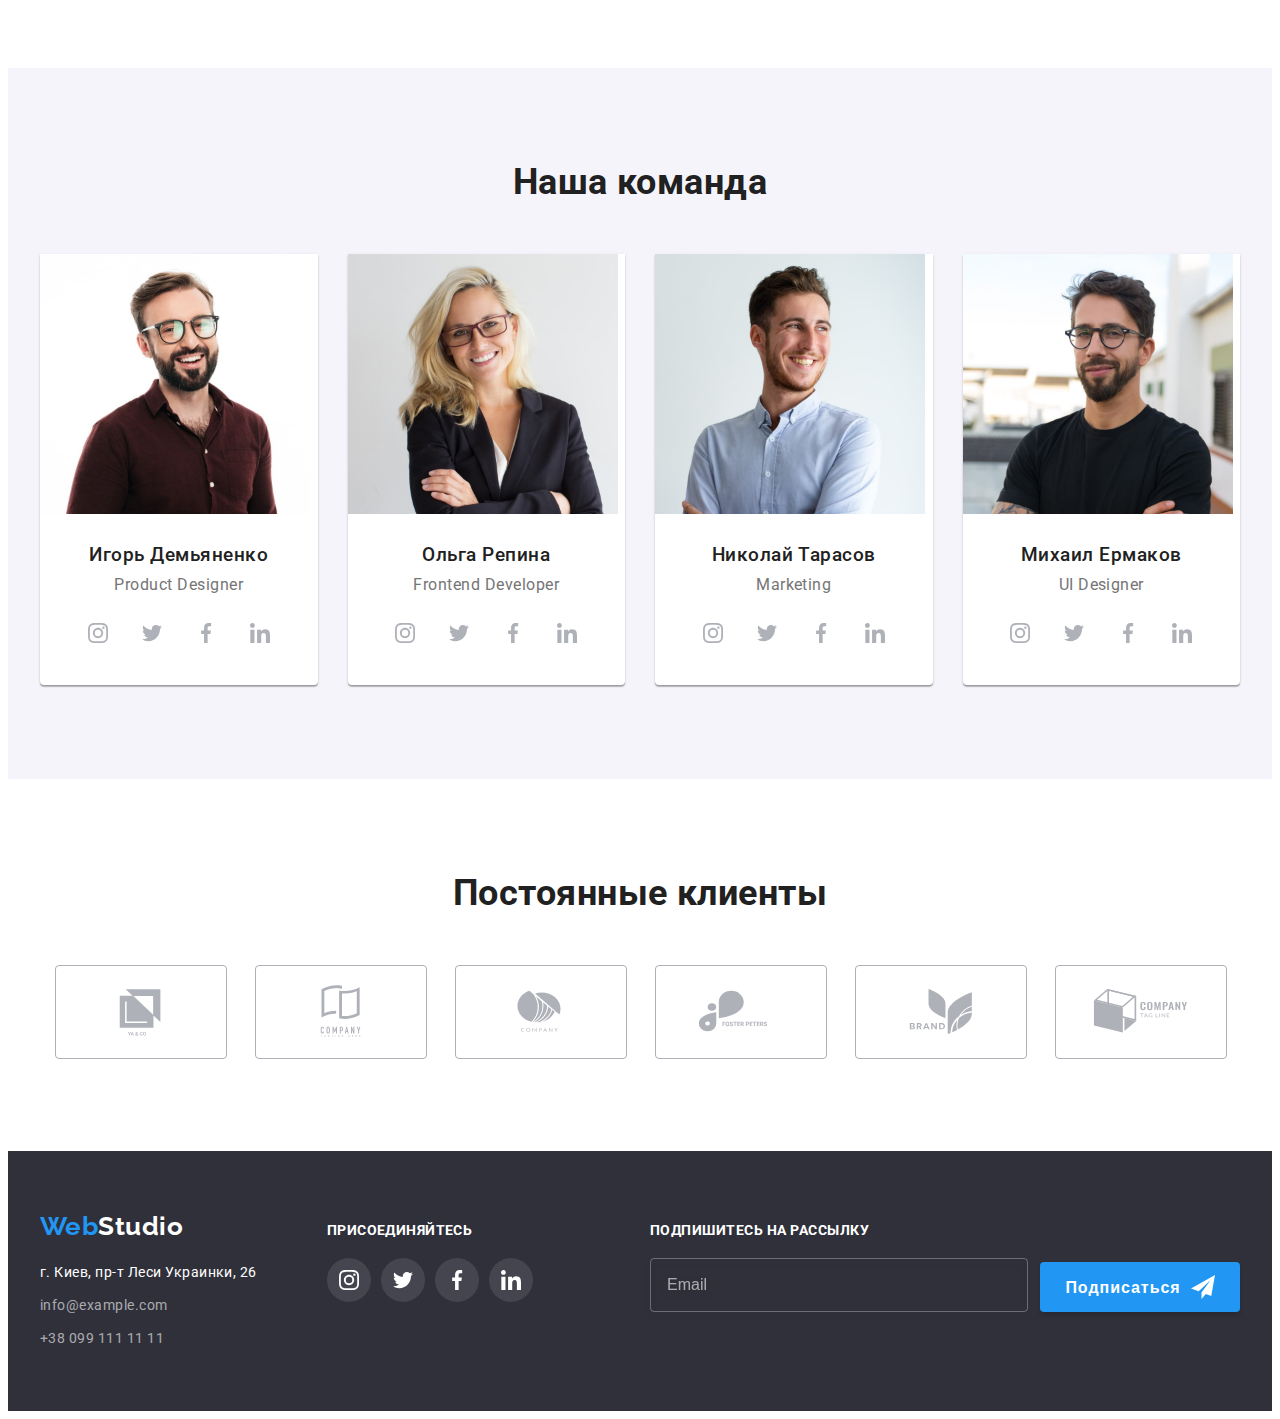
==== commit 5b1e40e8: "конец" ====
--- a/index.html
+++ b/index.html
@@ -406,37 +406,37 @@
           <h2 class="title-h2">Постоянные клиенты</h2>
           <ul class="client-list">
             <li class="client-item">
-              <a href="#" class="client-item-link animation-link"
+              <a href="#" class="client-item-link"
                 ><svg class="client-icon" width="106px" height="60px">
                   <use href="./images/symbol-defs.svg#icon-logo"></use></svg
               ></a>
             </li>
             <li class="client-item">
-              <a href="#" class="client-item-link animation-link"
+              <a href="#" class="client-item-link"
                 ><svg class="client-icon" width="106px" height="60px">
                   <use href="./images/symbol-defs.svg#icon-logo-1"></use></svg
               ></a>
             </li>
             <li class="client-item">
-              <a href="#" class="client-item-link animation-link"
+              <a href="#" class="client-item-link"
                 ><svg class="client-icon" width="106px" height="60px">
                   <use href="./images/symbol-defs.svg#icon-logo-2"></use></svg
               ></a>
             </li>
             <li class="client-item">
-              <a href="#" class="client-item-link animation-link"
+              <a href="#" class="client-item-link"
                 ><svg class="client-icon" width="106px" height="60px">
                   <use href="./images/symbol-defs.svg#icon-logo-5"></use></svg
               ></a>
             </li>
             <li class="client-item">
-              <a href="#" class="client-item-link animation-link"
+              <a href="#" class="client-item-link"
                 ><svg class="client-icon" width="106px" height="60px">
                   <use href="./images/symbol-defs.svg#icon-logo-6"></use></svg
               ></a>
             </li>
             <li class="client-item">
-              <a href="#" class="client-item-link animation-link"
+              <a href="#" class="client-item-link"
                 ><svg class="client-icon" width="106px" height="60px">
                   <use href="./images/symbol-defs.svg#icon-logo-7"></use></svg
               ></a>
@@ -519,15 +519,18 @@
           </ul>
         </div>
         <form class="footer-form">
+          <div>
+          <p class="footer-email-text">Подпишитесь на рассылку</p>
           <label>
-            <p class="footer-email-text">Подпишитесь на рассылку</p>
             <input
               class="footer-email-input"
               type="email"
               name="email"
               placeholder="Email"
+              required
             />
           </label>
+        </div>
           <button class="footer-btn-submit" type="submit">
             Подписаться
             <svg class="footer-btn-icon" width="24px" height="24px">
@@ -535,7 +538,7 @@
             </svg>
           </button>
         </form>
-      </div>   
+      </div>
     </footer>
     <div class="backdrop is-hidden" data-modal>
       <div class="modal">
--- a/css/styles.css
+++ b/css/styles.css
@@ -94,6 +94,7 @@
   display: block;
 }
 .nav-link {
+  position: relative;
   color: var(--black-text-color);
   text-decoration: none;
   font-weight: 500;
@@ -101,14 +102,14 @@
   line-height: 1.14;
   letter-spacing: 0.02em;
   height: 80px;
-  display: flex;
-  padding-top: 32px;
-  flex-direction: column;
+  padding: 32px 0 32px 0;
+  display: block;
 }
 .nav-link.current::after {
+  position: absolute;
   content: "";
-  display: block;
-  margin-top: auto;
+  bottom: 0;
+  display: block;
   width: 100%;
   height: 4px;
   border-radius: 2px;
@@ -333,24 +334,34 @@
 .client-item-link {
   width: 100%;
   height: 100%;
-  border: 1px solid;
+  border: 1px solid var(--social-icon-color);
   border-radius: 4px;
   display: flex;
   align-items: center;
   justify-content: center;
   color: var(--social-icon-color);
+  transition: border 250ms cubic-bezier(0.4, 0, 0.2, 1);
+}
+.client-item-link:hover,
+.client-item-link:focus {
+  border-color: var(--blue-color);
+}
+.client-item-link:hover .client-icon,
+.client-item-link:focus .client-icon {
+  fill: var(--blue-color);
 }
 .client-item:not(:last-child) {
   margin-right: 30px;
 }
 .client-icon {
   fill: currentColor;
+  transition: fill 250ms cubic-bezier(0.4, 0, 0.2, 1);
 }
 
 /* ---------------footer---------------- */
 .footer {
   background-color: var(--footer-and-banner-background-color);
-  padding: 60px 60px;
+  padding: 60px 0 60px 0;
 }
 .footer-container {
   display: flex;
@@ -401,7 +412,6 @@
 }
 .footer-cocial-icon-list {
   display: flex;
-  margin-right: 93px;
 }
 .footer-cocial-icon-item {
   width: 44px;
@@ -429,6 +439,7 @@
 }
 .footer-form {
   display: flex;
+  margin-left: auto;
 }
 .footer-email-input {
   width: 358px;
@@ -617,7 +628,6 @@
   font-size: 14px;
   line-height: 1.71;
   margin-bottom: 30px;
-  
 }
 .modal-btn-submit {
   display: block;
@@ -701,7 +711,7 @@
   color: var(--white-color);
   background-color: var(--blue-transparent-color);
   transition: transform 250ms cubic-bezier(0.4, 0, 0.2, 1);
-  transform: translateY(100%);
+  transform: translateY(101%);
 }
 .portfolio-cards-link:hover .portfolio-cards-link-image-text,
 .portfolio-cards-link:focus .portfolio-cards-link-image-text {
